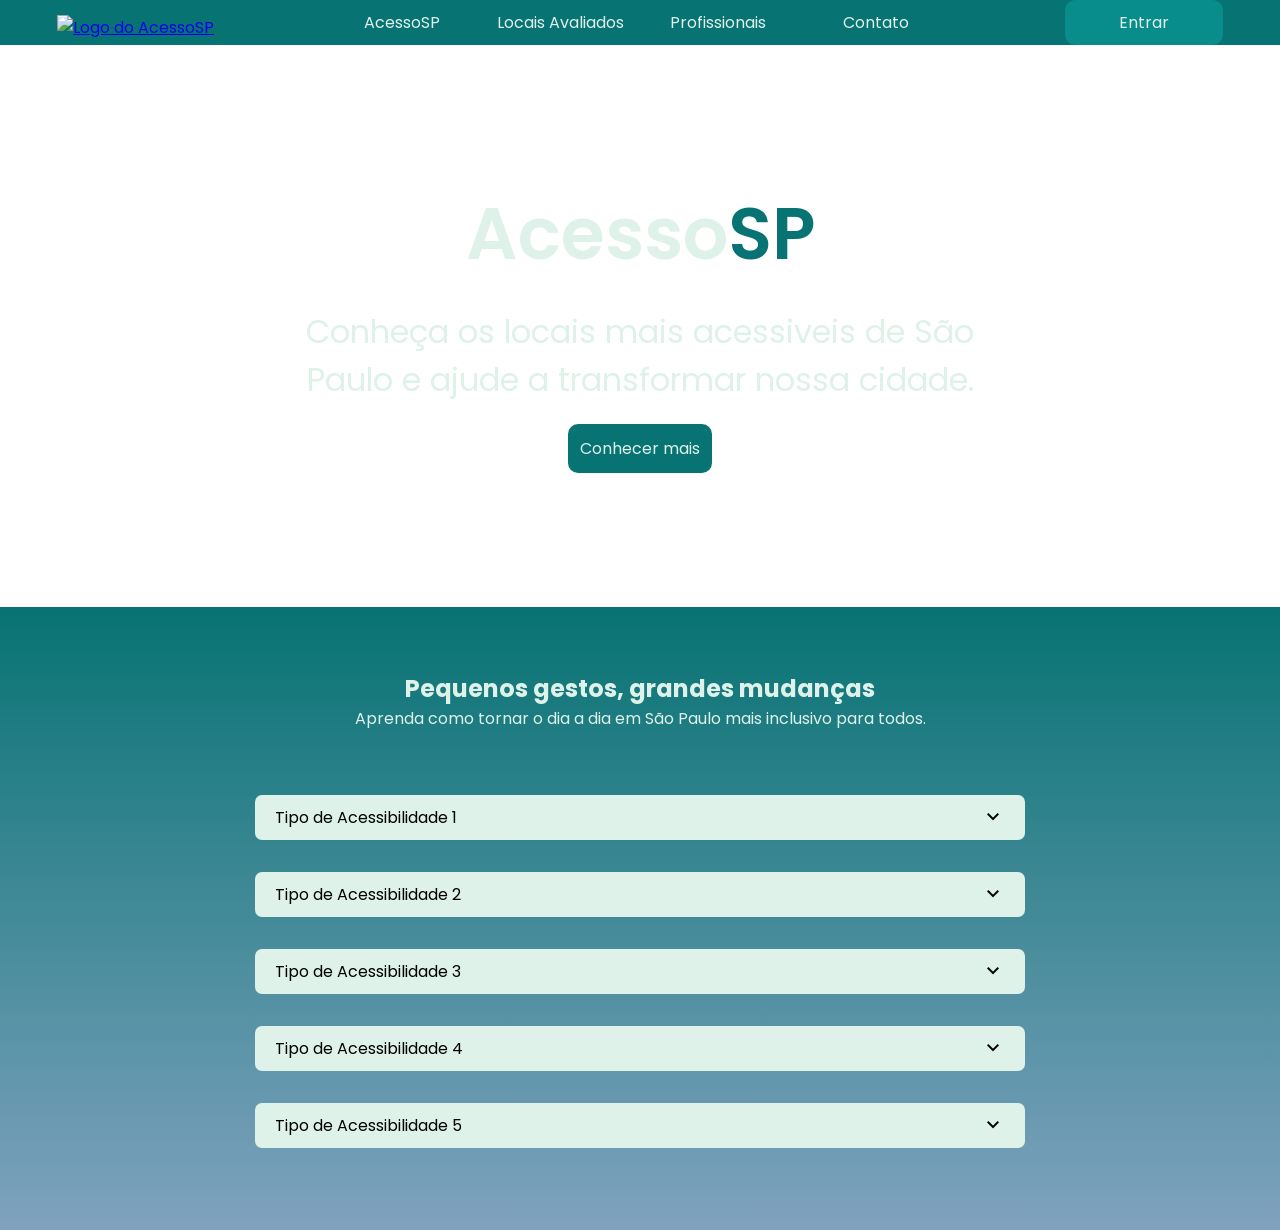
==== index.html @ 746b80e5 "index.html" ====
<!DOCTYPE html>
<html lang="pt-BR">
<head>
    <meta charset="UTF-8">
    <meta name="viewport" content="width=device-width, initial-scale=1.0">
    <link rel="stylesheet" href="style.css">
    <link rel="stylesheet" href="https://fonts.googleapis.com/css2?family=Material+Symbols+Outlined">
    <title>AcessoSP</title>
</head>
<body>
    <header>
        <div class="navegacao">
            <a href="index.html"><img class="navegacao-logo" src="assets/logo-header.png" alt="Logo do AcessoSP"></a>
            <nav>
                <a class="navegacao_links" href="">AcessoSP</a>
                <a class="navegacao_links" href="">Locais Avaliados</a>
                <a class="navegacao_links" href="">Profissionais</a>
                <a class="navegacao_links" href="">Contato</a>
            </nav>
            <a class="links_entrar" href="login.html">Entrar</a>
        </div>
    
        <div class="fundo">
            <div class="info-fundo">
                <h1 class="titulo_principal">Acesso<strong class="sp">SP</strong></h1>
                <p>Conheça os locais mais acessiveis de São Paulo e ajude a transformar nossa cidade.</p>
                <a href="">Conhecer mais</a>
            </div>
        </div>
    </header>
    <main>
        <div class="main_acessibilidade">
            
            <section class="texto-acessibilidade">
                <h2>Pequenos gestos, grandes mudanças</h2>
                <p>Aprenda como tornar o dia a dia em São Paulo mais inclusivo para todos.</p>
            </section>

            <section class="acessibilidade">
                <p>Tipo de Acessibilidade 1</p>
                <span class="material-symbols-outlined">keyboard_arrow_down</span>
            </section>

            <section class="acessibilidade">
                <p>Tipo de Acessibilidade 2</p>
                <span class="material-symbols-outlined">keyboard_arrow_down</span>
            </section>

            <section class="acessibilidade">
                <p>Tipo de Acessibilidade 3</p>
                <span class="material-symbols-outlined">keyboard_arrow_down</span>
            </section>

            <section class="acessibilidade">
                <p>Tipo de Acessibilidade 4</p>
                <span class="material-symbols-outlined">keyboard_arrow_down</span>
            </section>

            <section class="acessibilidade">
                <p>Tipo de Acessibilidade 5</p>
                <span class="material-symbols-outlined">keyboard_arrow_down</span>
            </section>
        </div>
    </main>
</body>
</html>
---- style.css ----
@import url('https://fonts.googleapis.com/css2?family=Poppins:ital,wght@0,100;0,200;0,300;0,400;0,500;0,600;0,700;0,800;0,900;1,100;1,200;1,300;1,400;1,500;1,600;1,700;1,800;1,900&display=swap');

* {
    margin: 0;
    padding: 0;
}



:root {
    --cor: #B2A7D9;
    --cor-do-gradiente: #80A2BF;
    --cor-link: #088C8C;
    --cor-principal: #077373;
    --cor-branca: #DFF2E9;
    --cor: #176FA6;
    --cor: #4AC7F5;
    --fonte: "Poppins", sans-serif;
}

body {
    font-family: var(--fonte);
}

/* ----- CABEÇALHO ----- */

header > div {
    background-color: var(--cor-principal);
    display: flex;
    flex-flow: row wrap;
    justify-content: space-around;
    align-items: center;
    width: 100%;
    height: auto;
}

nav {
    display: flex;
    gap: 10px;
    min-width: 300px;
}

.navegacao-logo {
    margin-top: 10px;
    width: 80px;
    height: 64px;
}

.navegacao_links, .links_entrar {
    border-radius: 10px;
    text-decoration: none;
    text-align: center;
    color: var(--cor-branca);
    width: 138px;
    padding: 5px;
}

.navegacao_links:hover {
    transition-duration: .5s;
    background-color: var(--cor-link);
}

.links_entrar {
    padding: 10px;
    background-color: var(--cor-link);
}

div.fundo {
    width: 100%;
    height: 300px;
    height: 562px;
    background: url("assets/fundo.png") no-repeat center / cover scroll;
}

div.info-fundo {
    display: flex;
    flex-flow: column;
    align-items: center;
    gap: 20px;
}

.titulo_principal {
    font-weight: 600;
    font-size: 4.5rem;
    color: var(--cor-branca);
}

strong.sp {
    font-weight: 600;
    color: var(--cor-principal);
}

div.info-fundo > p {
    min-width: 300px;
    max-width: 726px;
    text-align: center;
    color: var(--cor-branca);
    font-size: 2rem;
}

div.info-fundo > a {
    background-color: var(--cor-principal);
    border-radius: 10px;
    padding: 12px;
    text-decoration: none;
    color: var(--cor-branca);
}

div.info-fundo > a:hover {
    transition-duration: .5s;
    background-color: var(--cor-link);
}

div.main_acessibilidade { 
    width: 100%;
    height: 623px;
    display: flex;
    flex-flow: column nowrap;
    align-items: center;
    background-image: linear-gradient(to bottom, var(--cor-principal), var(--cor-do-gradiente));
}

section.texto-acessibilidade {
    text-align: center;
    margin-top: 64px;
    margin-bottom: 48px;
    color: var(--cor-branca);
}

section.acessibilidade {
    background-color: var(--cor-branca);
    padding: 10px;
    margin: 16px;
    width: 300px;
    display: flex;
    flex-flow: row nowrap;
    border-radius: 7px;
    justify-content: space-between;
}

section.acessibilidade > p {
    padding-left: 10px;
}

section.acessibilidade > span {
    padding-right: 10px;
}

@media (min-width: 650px) {
    section.acessibilidade {
        width: 550px;
    }
}

@media (min-width: 850px) {
    section.acessibilidade {
        width: 750px;
    }
}
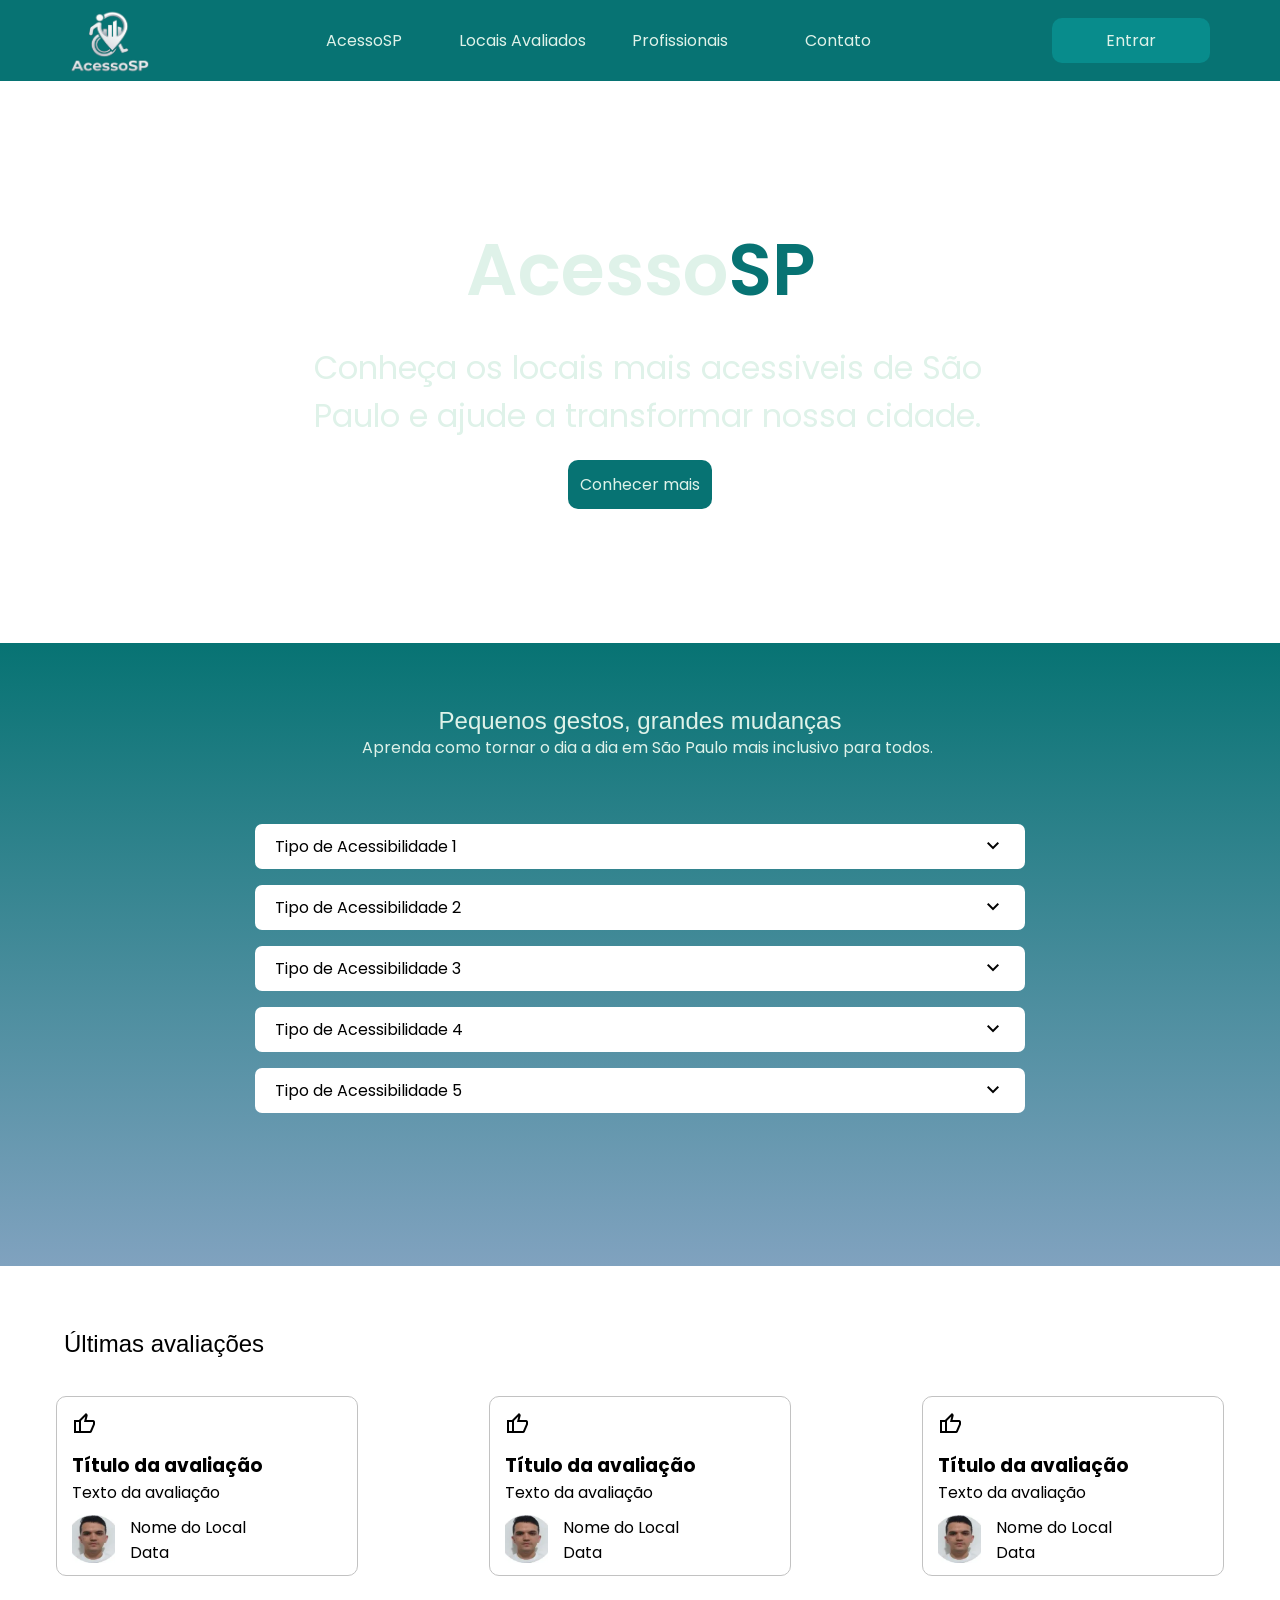
==== commit 0ddb066b: "updating files" ====
--- a/index.html
+++ b/index.html
@@ -3,64 +3,104 @@
 <head>
     <meta charset="UTF-8">
     <meta name="viewport" content="width=device-width, initial-scale=1.0">
-    <link rel="stylesheet" href="style.css">
+    <link rel="stylesheet" href="estilos/style.css">
     <link rel="stylesheet" href="https://fonts.googleapis.com/css2?family=Material+Symbols+Outlined">
     <title>AcessoSP</title>
 </head>
 <body>
     <header>
-        <div class="navegacao">
-            <a href="index.html"><img class="navegacao-logo" src="assets/logo-header.png" alt="Logo do AcessoSP"></a>
+        <div class="cabecalho_navegacao">
+            <a href="index.html"><img class="cabecalho_navegacao-logo" src="assets/logo-header.png" alt="Logo do AcessoSP"></a>
             <nav>
-                <a class="navegacao_links" href="">AcessoSP</a>
-                <a class="navegacao_links" href="">Locais Avaliados</a>
-                <a class="navegacao_links" href="">Profissionais</a>
-                <a class="navegacao_links" href="">Contato</a>
+                <a class="cabecalho_navegacao_links" href="index.html">AcessoSP</a>
+                <a class="cabecalho_navegacao_links" href="locais-avaliados.html">Locais Avaliados</a>
+                <a class="cabecalho_navegacao_links" href="profissionais.html">Profissionais</a>
+                <a class="cabecalho_navegacao_links" href="contato_html">Contato</a>
             </nav>
-            <a class="links_entrar" href="login.html">Entrar</a>
+            <a class="cabecalho_link_entrar" href="login.html">Entrar</a>
         </div>
-    
-        <div class="fundo">
-            <div class="info-fundo">
+    </header>
+    <main>
+        <div class="hero_imagem_fundo">
+            <div class="informacao_imagem_fundo">
                 <h1 class="titulo_principal">Acesso<strong class="sp">SP</strong></h1>
                 <p>Conheça os locais mais acessiveis de São Paulo e ajude a transformar nossa cidade.</p>
                 <a href="">Conhecer mais</a>
             </div>
         </div>
-    </header>
-    <main>
-        <div class="main_acessibilidade">
-            
-            <section class="texto-acessibilidade">
-                <h2>Pequenos gestos, grandes mudanças</h2>
+        <section class="acessibilidade">
+            <div class="texto_acessibilidade">
+                <h2 class="texto_acessibilidade_subtitulo">Pequenos gestos, grandes mudanças</h2>
                 <p>Aprenda como tornar o dia a dia em São Paulo mais inclusivo para todos.</p>
-            </section>
+            </div>
+            <ul>
+                <li class="tipo_de_acessibilidade">
+                    <p>Tipo de Acessibilidade 1</p>
+                    <span class="material-symbols-outlined">keyboard_arrow_down</span>
+                </li>
+                <li class="tipo_de_acessibilidade">
+                    <p>Tipo de Acessibilidade 2</p>
+                    <span class="material-symbols-outlined">keyboard_arrow_down</span>
+                </li>
+                <li class="tipo_de_acessibilidade">
+                    <p>Tipo de Acessibilidade 3</p>
+                    <span class="material-symbols-outlined">keyboard_arrow_down</span>
+                </li>
+                <li class="tipo_de_acessibilidade">            
+                    <p>Tipo de Acessibilidade 4</p>
+                    <span class="material-symbols-outlined">keyboard_arrow_down</span>
+                </li>
+                <li class="tipo_de_acessibilidade">
+                    <p>Tipo de Acessibilidade 5</p>
+                    <span class="material-symbols-outlined">keyboard_arrow_down</span>
+                </li>
+            </ul>
+        </section>
+        <h2 class="avaliacoes_subtitulo">Últimas avaliações</h2>
+        <section class="avaliacoes">
+            <div class="row">
+                <div class="avaliacoes_avaliacao">
+                    <span class="material-symbols-outlined">thumb_up</span>
+                    <h3 class="avaliacoes_avaliacao_subtitulo">Título da avaliação</h3>
+                    <p class="avaliacoes_paragrafo">Texto da avaliação</p>
+                    <div class="person-info">
+                        <img class="avaliacoes_imagem" src="assets/person.png" alt="">
+                        <div>
+                            <p>Nome do Local</p>
+                            <p>Data</p>
+                        </div>
+                    </div>
+                </div>
 
-            <section class="acessibilidade">
-                <p>Tipo de Acessibilidade 1</p>
-                <span class="material-symbols-outlined">keyboard_arrow_down</span>
-            </section>
+                
+                <div class="avaliacoes_avaliacao">
+                    <span class="material-symbols-outlined">thumb_up</span>
+                    <h3 class="avaliacoes_avaliacao_subtitulo">Título da avaliação</h3>
+                    <p class="avaliacoes_paragrafo">Texto da avaliação</p>
+                    <div class="person-info">
+                        <img class="avaliacoes_imagem" src="assets/person.png" alt="">
+                        <div>
+                            <p>Nome do Local</p>
+                            <p>Data</p>
+                        </div>
+                    </div>
+                </div>
 
-            <section class="acessibilidade">
-                <p>Tipo de Acessibilidade 2</p>
-                <span class="material-symbols-outlined">keyboard_arrow_down</span>
-            </section>
-
-            <section class="acessibilidade">
-                <p>Tipo de Acessibilidade 3</p>
-                <span class="material-symbols-outlined">keyboard_arrow_down</span>
-            </section>
-
-            <section class="acessibilidade">
-                <p>Tipo de Acessibilidade 4</p>
-                <span class="material-symbols-outlined">keyboard_arrow_down</span>
-            </section>
-
-            <section class="acessibilidade">
-                <p>Tipo de Acessibilidade 5</p>
-                <span class="material-symbols-outlined">keyboard_arrow_down</span>
-            </section>
-        </div>
+                <div class="avaliacoes_avaliacao">
+                    <span class="material-symbols-outlined">thumb_up</span>
+                    <h3 class="avaliacoes_avaliacao_subtitulo">Título da avaliação</h3>
+                    <p class="avaliacoes_paragrafo">Texto da avaliação</p>
+                    <div class="person-info">
+                        <img class="avaliacoes_imagem" src="assets/person.png" alt="">
+                        <div>
+                            <p>Nome do Local</p>
+                            <p>Data</p>
+                        </div>
+                    </div>
+                </div>
+            </div>
+        </section>
     </main>
+    <div class="line"></div>
 </body>
 </html>
--- a/estilos/style.css
+++ b/estilos/style.css
@@ -0,0 +1,242 @@
+@import url('https://fonts.googleapis.com/css2?family=Poppins:ital,wght@0,100;0,200;0,300;0,400;0,500;0,600;0,700;0,800;0,900;1,100;1,200;1,300;1,400;1,500;1,600;1,700;1,800;1,900&display=swap');
+
+* {
+    margin: 0;
+    padding: 0;
+}
+
+
+
+:root {
+    --cor: #B2A7D9;
+    --cor-do-gradiente: #80A2BF;
+    --cor-link: #088C8C;
+    --cor-principal: #077373;
+    --cor-branca: #DFF2E9;
+    --cor: #176FA6;
+    --cor: #4AC7F5;
+    --fonte: "Poppins", sans-serif;
+}
+
+body {
+    font-family: var(--fonte);
+}
+
+/* ---------- CABEÇALHO ---------- */
+
+.cabecalho_navegacao {
+    background-color: var(--cor-principal);
+    display: flex;
+    flex-flow: row wrap;
+    justify-content: space-around;
+    align-items: center;
+    width: 100%;
+    height: auto;
+}
+
+nav {
+    display: flex;
+    gap: 10px;
+    min-width: 300px;
+}
+
+.cabecalho_navegacao-logo {
+    margin-top: 10px;
+    width: 80px;
+    height: 64px;
+}
+
+.cabecalho_navegacao_links, .cabecalho_link_entrar {
+    border-radius: 10px;
+    text-decoration: none;
+    text-align: center;
+    color: var(--cor-branca);
+    width: 138px;
+    padding: 5px;
+}
+
+.cabecalho_navegacao_links:hover {
+    transition-duration: .5s;
+    background-color: var(--cor-link);
+}
+
+.cabecalho_link_entrar {
+    padding: 10px;
+    background-color: var(--cor-link);
+}
+
+/* ---------- MAIN ---------- */
+
+.hero_imagem_fundo {
+    width: 100%;
+    height: 562px;
+    background: url("../assets/fundo.png") no-repeat center / cover scroll;
+}
+
+.informacao_imagem_fundo {
+    display: flex;
+    flex-flow: column;
+    justify-content: center;
+    align-items: center;
+    gap: 20px;
+    height: 562px;
+}
+
+.titulo_principal {
+    font-weight: 600;
+    font-size: 4.5rem;
+    color: var(--cor-branca);
+}
+
+strong.sp {
+    font-weight: 600;
+    color: var(--cor-principal);
+}
+
+.informacao_imagem_fundo > p {
+    min-width: 300px;
+    max-width: 726px;
+    text-align: center;
+    color: var(--cor-branca);
+    font-size: 2rem;
+}
+
+.informacao_imagem_fundo > a {
+    background-color: var(--cor-principal);
+    border-radius: 10px;
+    padding: 12px;
+    text-decoration: none;
+    color: var(--cor-branca);
+}
+
+.informacao_imagem_fundo > a:hover {
+    transition-duration: .5s;
+    background-color: var(--cor-link);
+}
+
+/* ---------- TIPO DE ACESSIBILIDADE ---------- */
+
+section.acessibilidade { 
+    width: 100%;
+    height: 623px;
+    display: flex;
+    flex-flow: column nowrap;
+    align-items: center;
+    background-image: linear-gradient(to bottom, var(--cor-principal), var(--cor-do-gradiente));
+}
+
+div.texto_acessibilidade {
+    text-align: center;
+    margin-top: 64px;
+    margin-bottom: 48px;
+    color: var(--cor-branca);
+}
+
+.texto_acessibilidade_subtitulo {
+    font-weight: 500;
+}
+
+li.tipo_de_acessibilidade {
+    background-color: #fff;
+    padding: 10px;
+    margin: 16px;
+    width: 300px;
+    display: flex;
+    flex-flow: row nowrap;
+    border-radius: 7px;
+    justify-content: space-between;
+    transition-duration: .5s;
+}
+
+.tipo_de_acessibilidade > p {
+    padding-left: 10px;
+}
+
+.tipo_de_acessibilidade > span {
+    padding-right: 10px;
+}
+
+
+
+/* ---------- AVALIAÇÕES ---------- */
+
+.avaliacoes {
+    height: auto;
+}
+
+div.row {
+    display: flex;
+    flex-flow: column nowrap;
+    gap: 20px;
+}
+
+.avaliacoes_subtitulo {
+    font-size: 1.5rem;
+    font-weight: 500;
+    margin: 5% 0% 3% 5%;
+}
+
+.avaliacoes_avaliacao {
+    width: 350px;
+    margin: auto;
+    height: auto;
+    border-radius: 10px;
+    border: 1px rgb(194, 194, 194) solid;
+    transition-duration: .5s;
+}
+
+div.avaliacoes_avaliacao > span.material-symbols-outlined {
+    padding: 15px;
+}
+
+div.avaliacoes_avaliacao > span, h3, p, div.person-info {
+    padding-left: 15px;
+}
+
+.person-info {
+    display: flex;
+    padding: 10px;
+}
+
+.avaliacoes_imagem {
+    width: 43px;
+    height: 48px;
+}
+
+div.line {
+    background-color: rgba(114, 108, 108, 0.767);
+    height: 1px;
+    width: 90%;
+    margin: 8% 5% 8% 5%;
+}
+
+@media (min-width: 650px) {
+    li.tipo_de_acessibilidade {
+        width: 550px;
+        transition-duration: .5s;
+    }
+
+    .avaliacoes_avaliacao {
+        width: 600px;
+        transition-duration: .5s;
+    }
+}
+
+@media (min-width: 850px) {
+    li.tipo_de_acessibilidade {
+        width: 750px;
+        transition-duration: .5s;
+    }
+}
+
+@media (min-width: 1000px) {
+    .avaliacoes_avaliacao {
+        width: 300px;
+        transition-duration: .5s;
+    }
+
+    div.row {
+        flex-flow: row;
+        transition-duration: .5s;
+    }
+}
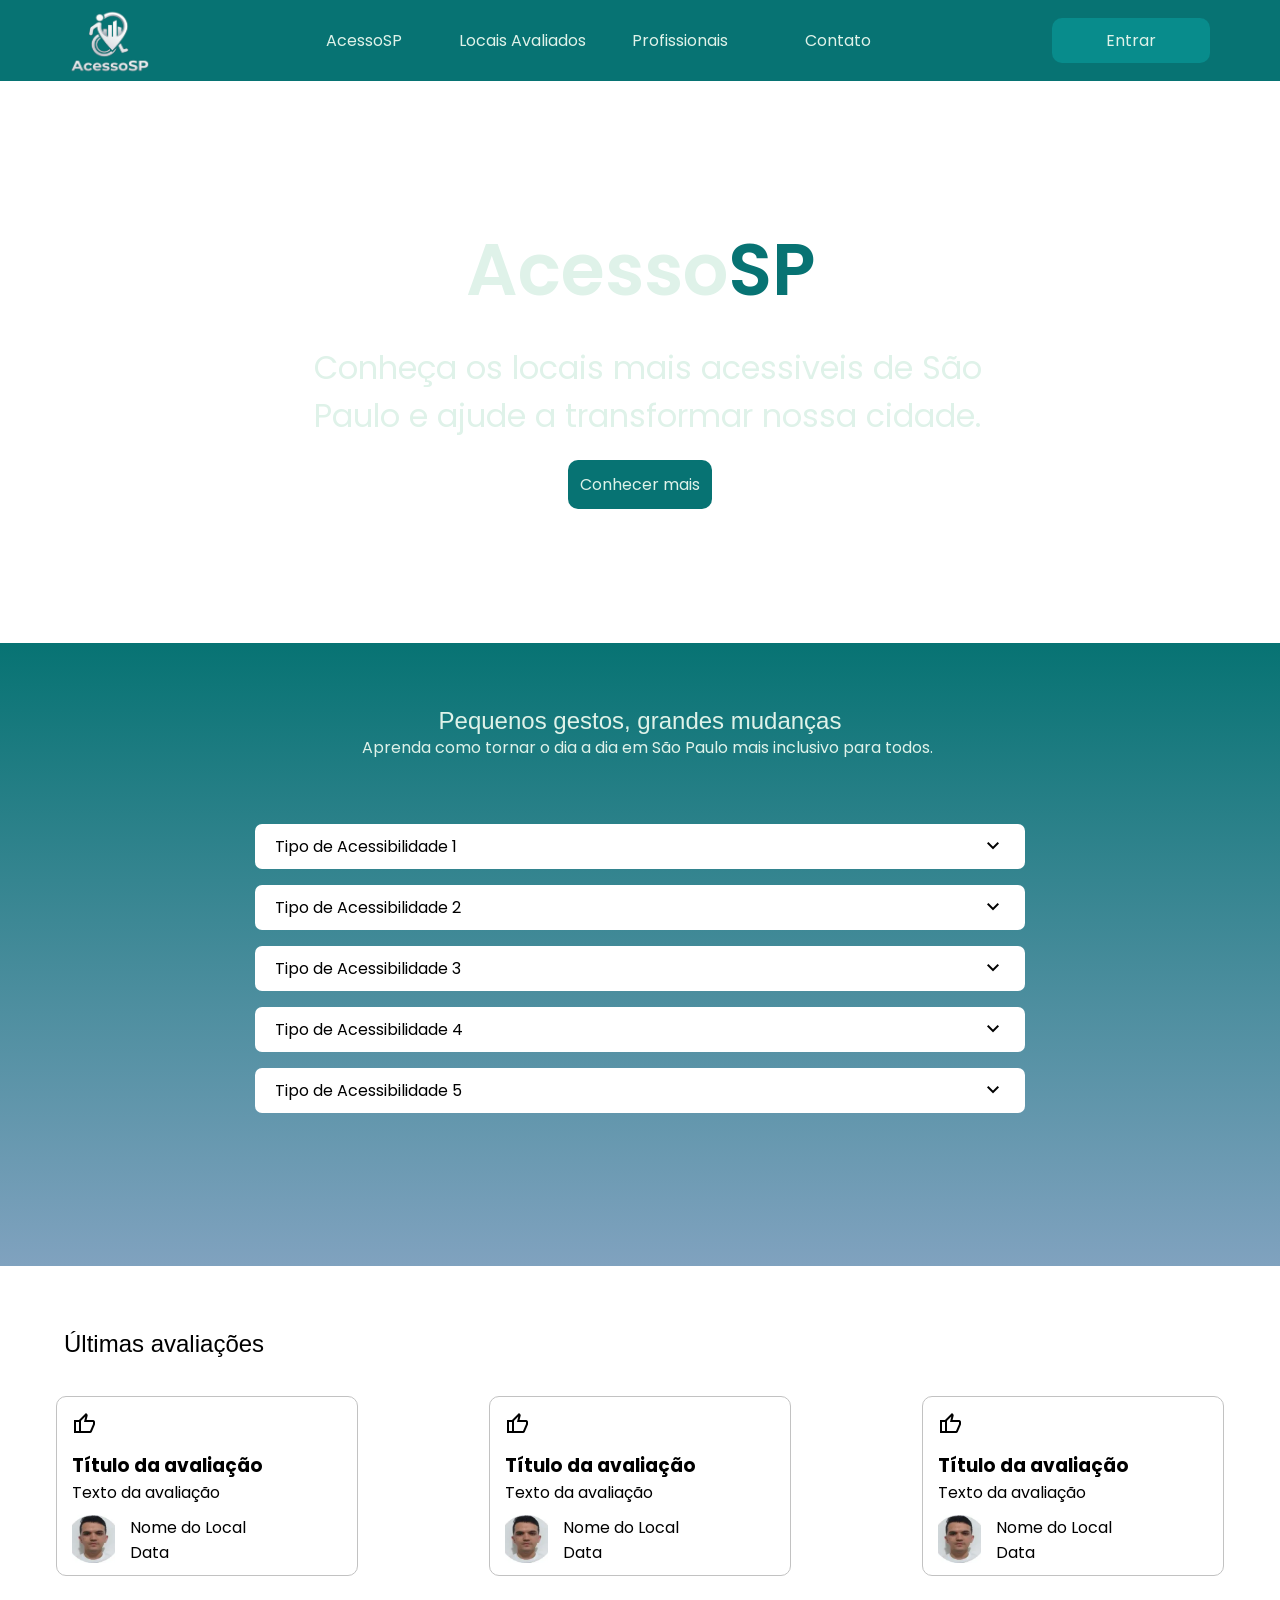
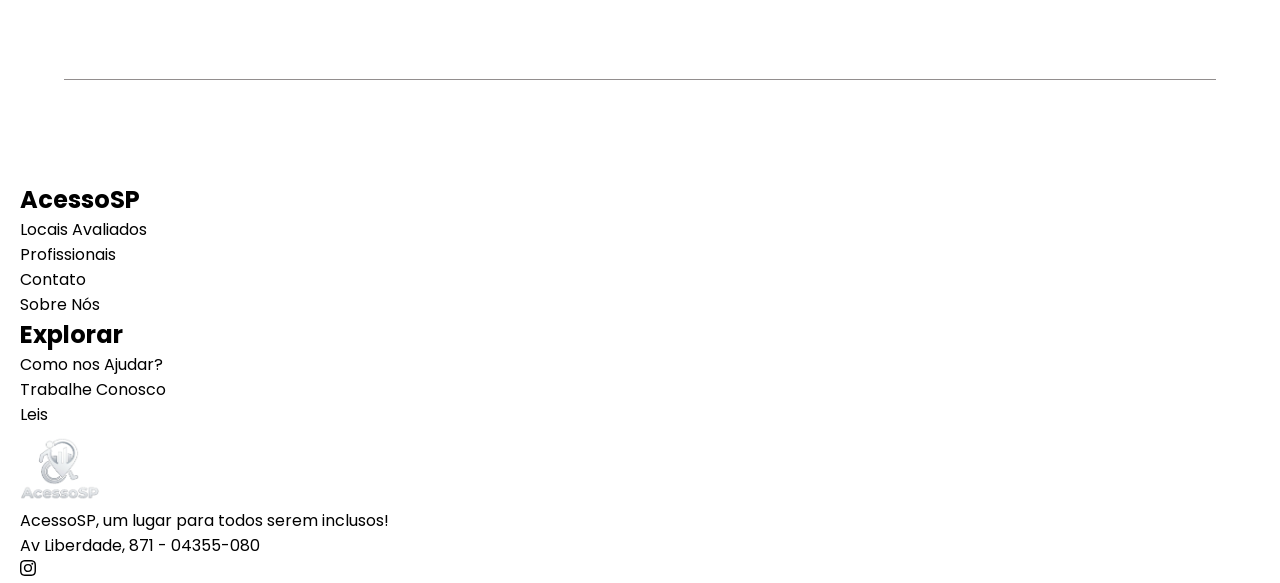
==== commit 9ebc44fc: "html" ====
--- a/index.html
+++ b/index.html
@@ -102,5 +102,40 @@
         </section>
     </main>
     <div class="line"></div>
+    <footer>
+        <div class="container">
+            <div>
+                <h2></h2>
+                <ul>
+                    <h2>AcessoSP</h2>
+                    <li><a href="">Locais Avaliados</a></li>
+                    <li><a href="">Profissionais</a></li>
+                    <li><a href="">Contato</a></li>
+                    <li><a href="">Sobre Nós</a></li>
+                </ul>
+            </div>
+            <div>
+                <ul>
+                    <h2>Explorar</h2>
+                    <li><a href="">Como nos Ajudar?</a></li>
+                    <li><a href="">Trabalhe Conosco</a></li>
+                    <li><a href="">Leis</a></li>
+                </ul>
+            </div>
+            <div>
+                <ul>
+                    <li><a href=""><img class="cabecalho_navegacao-logo" src="assets/logo-header.png" alt="Logo do AcessoSP"></a></li>
+                    <li>AcessoSP, um lugar para todos serem inclusos!</li>
+                    <li>Av Liberdade, 871 - 04355-080</li>
+                </ul>
+                <div>
+                    <svg xmlns="http://www.w3.org/2000/svg" width="16" height="16" fill="currentColor" class="bi bi-instagram" viewBox="0 0 16 16">
+                        <path d="M8 0C5.829 0 5.556.01 4.703.048 3.85.088 3.269.222 2.76.42a3.9 3.9 0 0 0-1.417.923A3.9 3.9 0 0 0 .42 2.76C.222 3.268.087 3.85.048 4.7.01 5.555 0 5.827 0 8.001c0 2.172.01 2.444.048 3.297.04.852.174 1.433.372 1.942.205.526.478.972.923 1.417.444.445.89.719 1.416.923.51.198 1.09.333 1.942.372C5.555 15.99 5.827 16 8 16s2.444-.01 3.298-.048c.851-.04 1.434-.174 1.943-.372a3.9 3.9 0 0 0 1.416-.923c.445-.445.718-.891.923-1.417.197-.509.332-1.09.372-1.942C15.99 10.445 16 10.173 16 8s-.01-2.445-.048-3.299c-.04-.851-.175-1.433-.372-1.941a3.9 3.9 0 0 0-.923-1.417A3.9 3.9 0 0 0 13.24.42c-.51-.198-1.092-.333-1.943-.372C10.443.01 10.172 0 7.998 0zm-.717 1.442h.718c2.136 0 2.389.007 3.232.046.78.035 1.204.166 1.486.275.373.145.64.319.92.599s.453.546.598.92c.11.281.24.705.275 1.485.039.843.047 1.096.047 3.231s-.008 2.389-.047 3.232c-.035.78-.166 1.203-.275 1.485a2.5 2.5 0 0 1-.599.919c-.28.28-.546.453-.92.598-.28.11-.704.24-1.485.276-.843.038-1.096.047-3.232.047s-2.39-.009-3.233-.047c-.78-.036-1.203-.166-1.485-.276a2.5 2.5 0 0 1-.92-.598 2.5 2.5 0 0 1-.6-.92c-.109-.281-.24-.705-.275-1.485-.038-.843-.046-1.096-.046-3.233s.008-2.388.046-3.231c.036-.78.166-1.204.276-1.486.145-.373.319-.64.599-.92s.546-.453.92-.598c.282-.11.705-.24 1.485-.276.738-.034 1.024-.044 2.515-.045zm4.988 1.328a.96.96 0 1 0 0 1.92.96.96 0 0 0 0-1.92m-4.27 1.122a4.109 4.109 0 1 0 0 8.217 4.109 4.109 0 0 0 0-8.217m0 1.441a2.667 2.667 0 1 1 0 5.334 2.667 2.667 0 0 1 0-5.334"/>
+                    </svg>
+                    
+                </div>
+            </div>
+        </div>
+    </footer>
 </body>
 </html>
--- a/estilos/style.css
+++ b/estilos/style.css
@@ -210,6 +210,28 @@
     margin: 8% 5% 8% 5%;
 }
 
+/* ----------------------- FOOTER --------------------------- */
+
+div.container {
+    display: flex;
+    flex-flow: column;
+    margin: 0 20px 0 20px;
+    justify-content: space-between;
+}
+
+li {
+    list-style: none;
+}
+
+li > a {
+    text-decoration: none;
+    color: black;
+}
+
+li > a:hover {
+    text-decoration: underline;
+}
+
 @media (min-width: 650px) {
     li.tipo_de_acessibilidade {
         width: 550px;
